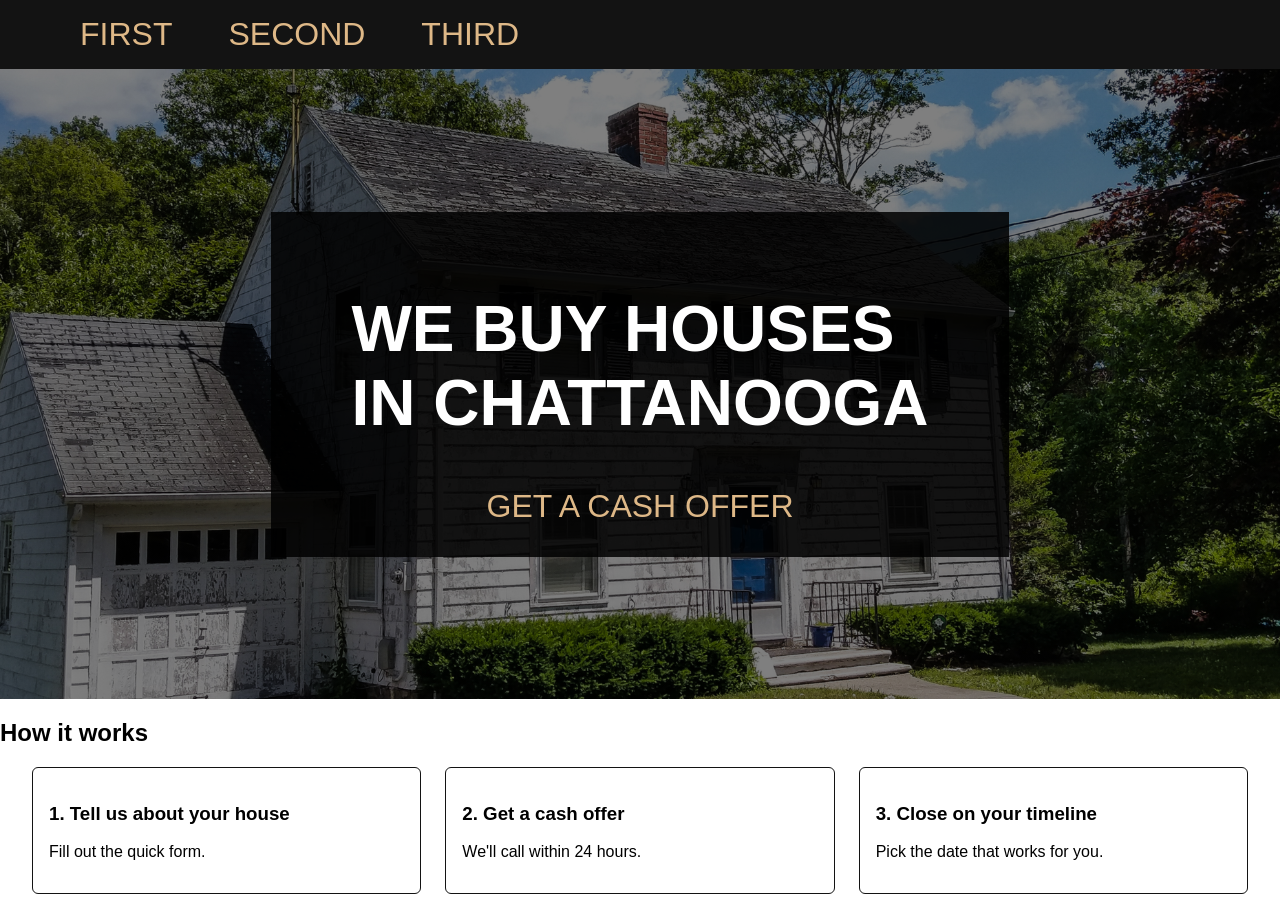
==== landing-page/gigcityflips/index.html @ 0338d11d "website partial Built 3 sections of the website" ====
<!DOCTYPE html>
<html lang="en">
    <head>
        <meta charset="UTF-8">
        <meta name="viewport" content="width=device-width,initial-scale=1.0">
        <title>We Buy Houses</title>
        <link rel="stylesheet" href="css/style.css">
    </head>
    <body>
        <header>
            <nav>
                <a href="#">First</a>
                <a href="#">Second</a>
                <a href="#">Third</a>
            </nav>
        </header>
        <main>
            <section id="hero" class="hero-section">
                <div class="hero-content">
                    <h1>We Buy Houses <br>in Chattanooga</h1>
                    <a href="#contact" class="btn">Get a Cash Offer</a>
                </div>
            </section>
            <section id="how" class="how-section">
                <h2>How it works</h2>
                <div class="steps">
                    <div class="step">
                        <h3>1. Tell us about your house</h3>
                        <p>Fill out the quick form.</p>
                    </div>
                    <div class="step">
                        <h3>2. Get a cash offer</h3>
                        <p>We'll call within 24 hours.</p>
                    </div>
                    <div class="step">
                        <h3>3. Close on your timeline</h3>
                        <p>Pick the date that works for you.</p>
                    </div>
                </div>
            </section>
            <section class="gallery-section">

            </section>
            <section class="about-section">

            </section>
            <section id="contact" class="contact-section">

            </section>
        </main>
        <footer>

        </footer>
    </body>
</html>
---- landing-page/gigcityflips/css/style.css ----
:root {
  --brand: burlywood;
  --text: #fff;
  --font-main: 'Gill Sans', 'Gill Sans MT', Calibri, 'Trebuchet MS', sans-serif;
  --bg-color: #131313;
  --link-hover:rgb(243, 152, 32); 
}
*,
*::before,
*::after {
    box-sizing: border-box;
}

body {
    font-family: 'Gill Sans', 'Gill Sans MT', Calibri, 'Trebuchet MS', sans-serif;
    padding: 0px;
    margin: 0px;
}

header {
    background-color:var(--bg-color)
}

nav {
    display: flex;
    gap: 3.5rem;
    align-items: center;
    padding: 1rem 1rem 1rem 5rem;
}

a {
    text-decoration: none;
    color:var(--brand)
}

a:hover {
    color:var(--link-hover));
}

nav a {
    font-size: 2rem;
    text-transform: uppercase;
}

.hero-section {
    background-image: linear-gradient(rgba(0, 0, 0, 0.5), rgba(0, 0, 0, 0.5)), url("../img/hero-1.jpg");
    background-size: cover;
    /* fills the area, crops as needed */
    background-position: center;
    min-height: 70vh;
    /* 70% of the screen height */
    display: flex;
    /* center the text */
    flex-direction: column;
    justify-content: center;
    align-items: center;
    text-align: center;
    color: white;
}

.hero-content h1 {
    font-size: 4rem;
    font-family: 'Gill Sans', 'Gill Sans MT', Calibri, 'Trebuchet MS', sans-serif;
    text-transform: uppercase;
    padding: 3rem;
    text-align: left;
    margin: 0px;

}

.hero-content {
    background-color: rgba(0, 0, 0, 0.85);
    padding: 2rem;
}

.hero-content a {
    font-size: 2rem;
    text-transform: uppercase;
    margin-bottom: 2rem;
}

.steps {
    display: flex;
    /*justify-content: center;
    align-items: center;*/
    gap: 1.5rem;
    padding: 0 2rem;

}

.step {
    flex: 1;
    border: 1px solid #131313;
    border-radius: 6px;
    padding: 1rem;
}
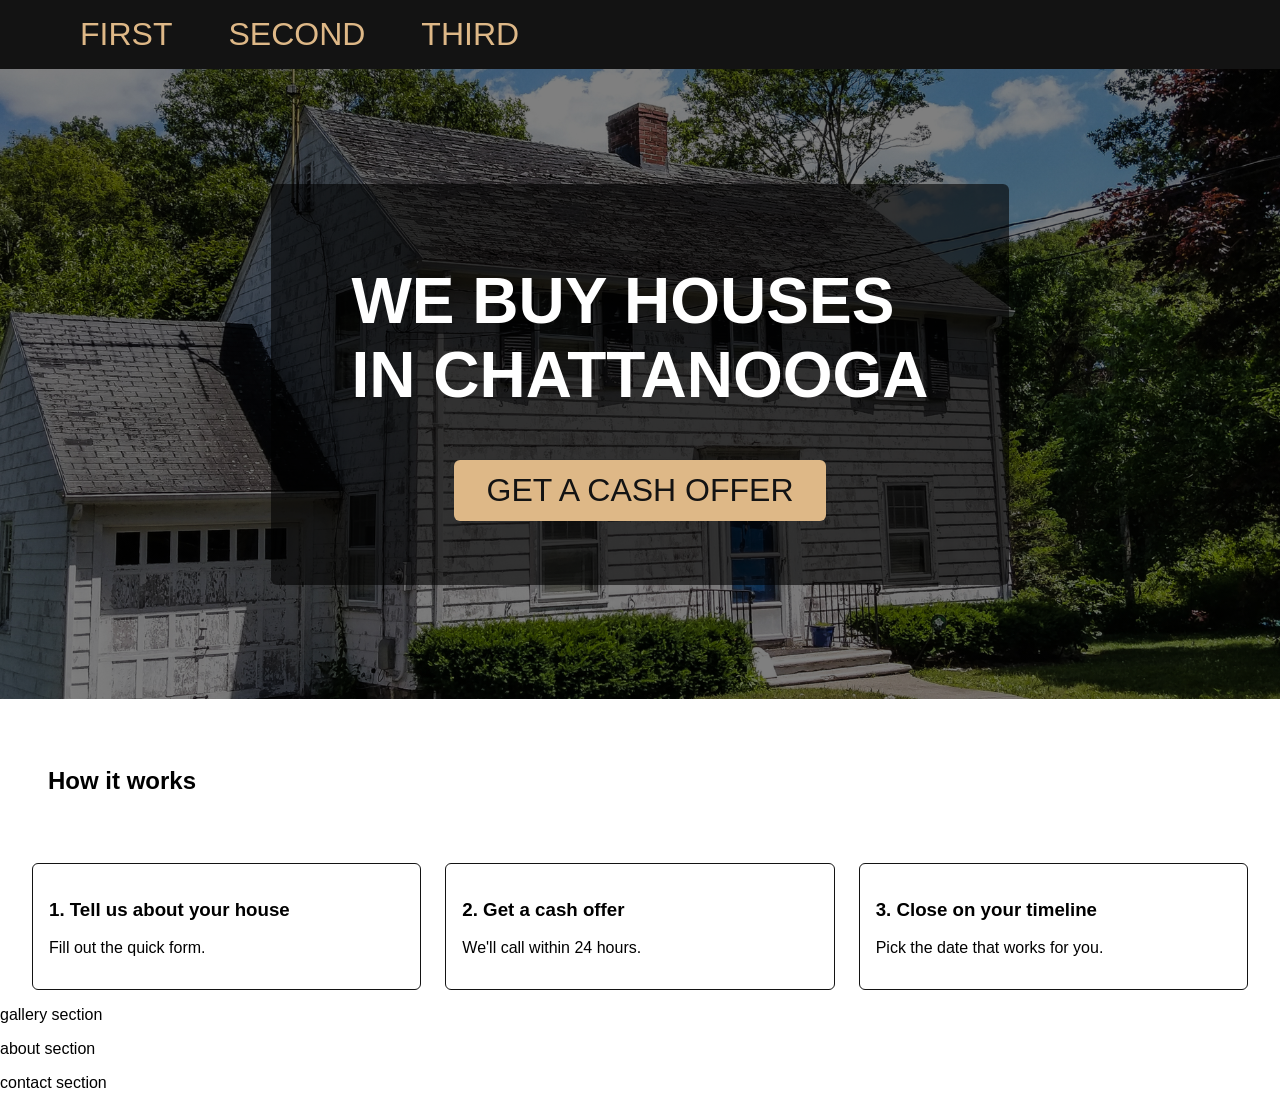
==== commit 1ed6a79c: "Fixing some bugs Subbed out font names for variables and fixed a couple of code typos." ====
--- a/landing-page/gigcityflips/index.html
+++ b/landing-page/gigcityflips/index.html
@@ -39,13 +39,13 @@
                 </div>
             </section>
             <section class="gallery-section">
-
+                <p>gallery section</p>
             </section>
             <section class="about-section">
-
+                <p>about section</p>
             </section>
             <section id="contact" class="contact-section">
-
+                <p>contact section</p>
             </section>
         </main>
         <footer>
--- a/landing-page/gigcityflips/css/style.css
+++ b/landing-page/gigcityflips/css/style.css
@@ -3,7 +3,7 @@
   --text: #fff;
   --font-main: 'Gill Sans', 'Gill Sans MT', Calibri, 'Trebuchet MS', sans-serif;
   --bg-color: #131313;
-  --link-hover:rgb(243, 152, 32); 
+  --link-hover:rgb(255, 159, 34); 
 }
 *,
 *::before,
@@ -12,7 +12,7 @@
 }
 
 body {
-    font-family: 'Gill Sans', 'Gill Sans MT', Calibri, 'Trebuchet MS', sans-serif;
+    font-family:var(--font-main);
     padding: 0px;
     margin: 0px;
 }
@@ -34,7 +34,7 @@
 }
 
 a:hover {
-    color:var(--link-hover));
+    color:var(--link-hover);
 }
 
 nav a {
@@ -60,7 +60,7 @@
 
 .hero-content h1 {
     font-size: 4rem;
-    font-family: 'Gill Sans', 'Gill Sans MT', Calibri, 'Trebuchet MS', sans-serif;
+    font-family: var(--font-main);
     text-transform: uppercase;
     padding: 3rem;
     text-align: left;
@@ -69,8 +69,9 @@
 }
 
 .hero-content {
-    background-color: rgba(0, 0, 0, 0.85);
+    background-color: rgba(0, 0, 0, 0.6);
     padding: 2rem;
+    border-radius: 6px;
 }
 
 .hero-content a {
@@ -78,11 +79,22 @@
     text-transform: uppercase;
     margin-bottom: 2rem;
 }
-
+.hero-content a.btn:hover{
+    color: #131313;
+    background-color: var(--link-hover);
+}
+.btn {
+    display: inline-block;
+    background-color: var(--brand);
+    color: #131313;
+    padding: 0.75rem 2rem;
+    border-radius: 6px;
+}
+.how-section h2{
+    padding: 3rem;
+}
 .steps {
     display: flex;
-    /*justify-content: center;
-    align-items: center;*/
     gap: 1.5rem;
     padding: 0 2rem;
 
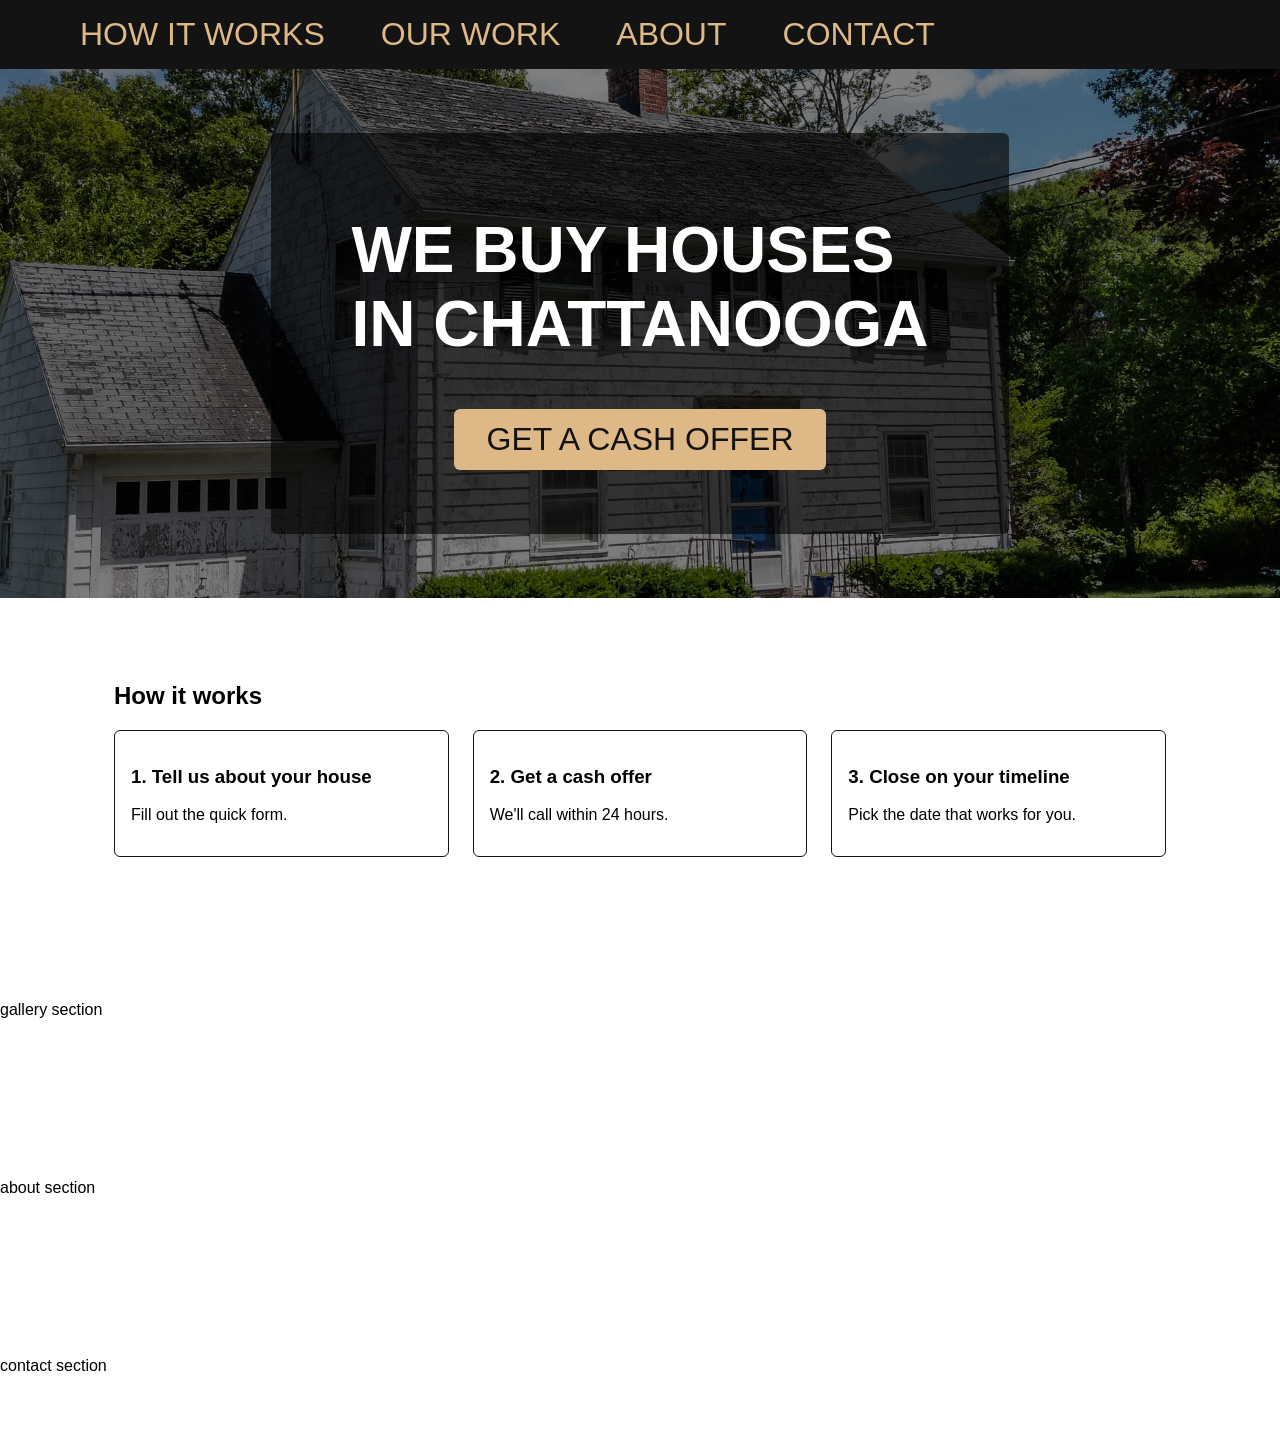
==== commit 9cd150ee: "more updates fixing a few more things" ====
--- a/landing-page/gigcityflips/index.html
+++ b/landing-page/gigcityflips/index.html
@@ -1,27 +1,31 @@
 <!DOCTYPE html>
 <html lang="en">
-    <head>
-        <meta charset="UTF-8">
-        <meta name="viewport" content="width=device-width,initial-scale=1.0">
-        <title>We Buy Houses</title>
-        <link rel="stylesheet" href="css/style.css">
-    </head>
-    <body>
-        <header>
-            <nav>
-                <a href="#">First</a>
-                <a href="#">Second</a>
-                <a href="#">Third</a>
-            </nav>
-        </header>
-        <main>
-            <section id="hero" class="hero-section">
-                <div class="hero-content">
-                    <h1>We Buy Houses <br>in Chattanooga</h1>
-                    <a href="#contact" class="btn">Get a Cash Offer</a>
-                </div>
-            </section>
-            <section id="how" class="how-section">
+
+<head>
+    <meta charset="UTF-8">
+    <meta name="viewport" content="width=device-width,initial-scale=1.0">
+    <title>We Buy Houses</title>
+    <link rel="stylesheet" href="css/style.css">
+</head>
+
+<body>
+    <header>
+        <nav>
+            <a href="#how">How it works</a>
+            <a href="#gallery">Our work</a>
+            <a href="#about">About</a>
+            <a href="#contact">Contact</a>
+        </nav>
+    </header>
+    <main>
+        <section id="hero" class="hero-section">
+            <div class="hero-content">
+                <h1>We Buy Houses <br>in Chattanooga</h1>
+                <a href="#contact" class="btn">Get a Cash Offer</a>
+            </div>
+        </section>
+        <section id="how" class="how-section">
+            <div class="container">
                 <h2>How it works</h2>
                 <div class="steps">
                     <div class="step">
@@ -37,19 +41,21 @@
                         <p>Pick the date that works for you.</p>
                     </div>
                 </div>
-            </section>
-            <section class="gallery-section">
-                <p>gallery section</p>
-            </section>
-            <section class="about-section">
-                <p>about section</p>
-            </section>
-            <section id="contact" class="contact-section">
-                <p>contact section</p>
-            </section>
-        </main>
-        <footer>
+            </div>
+        </section>
+        <section id="gallery" class="gallery-section">
+            <p>gallery section</p>
+        </section>
+        <section id="about" class="about-section">
+            <p>about section</p>
+        </section>
+        <section id="contact" class="contact-section">
+            <p>contact section</p>
+        </section>
+    </main>
+    <footer>
 
-        </footer>
-    </body>
+    </footer>
+</body>
+
 </html>
--- a/landing-page/gigcityflips/css/style.css
+++ b/landing-page/gigcityflips/css/style.css
@@ -47,7 +47,7 @@
     background-size: cover;
     /* fills the area, crops as needed */
     background-position: center;
-    min-height: 70vh;
+    min-height: 50vh;
     /* 70% of the screen height */
     display: flex;
     /* center the text */
@@ -79,7 +79,7 @@
     text-transform: uppercase;
     margin-bottom: 2rem;
 }
-.hero-content a.btn:hover{
+.btn:hover{
     color: #131313;
     background-color: var(--link-hover);
 }
@@ -90,13 +90,19 @@
     padding: 0.75rem 2rem;
     border-radius: 6px;
 }
-.how-section h2{
-    padding: 3rem;
+.container {
+    max-width: 1100px;
+    margin: 0 auto;
+    padding: 0 1.5rem;
 }
+
+section {
+    padding: 4rem 0;
+}
+
 .steps {
     display: flex;
     gap: 1.5rem;
-    padding: 0 2rem;
 
 }
 
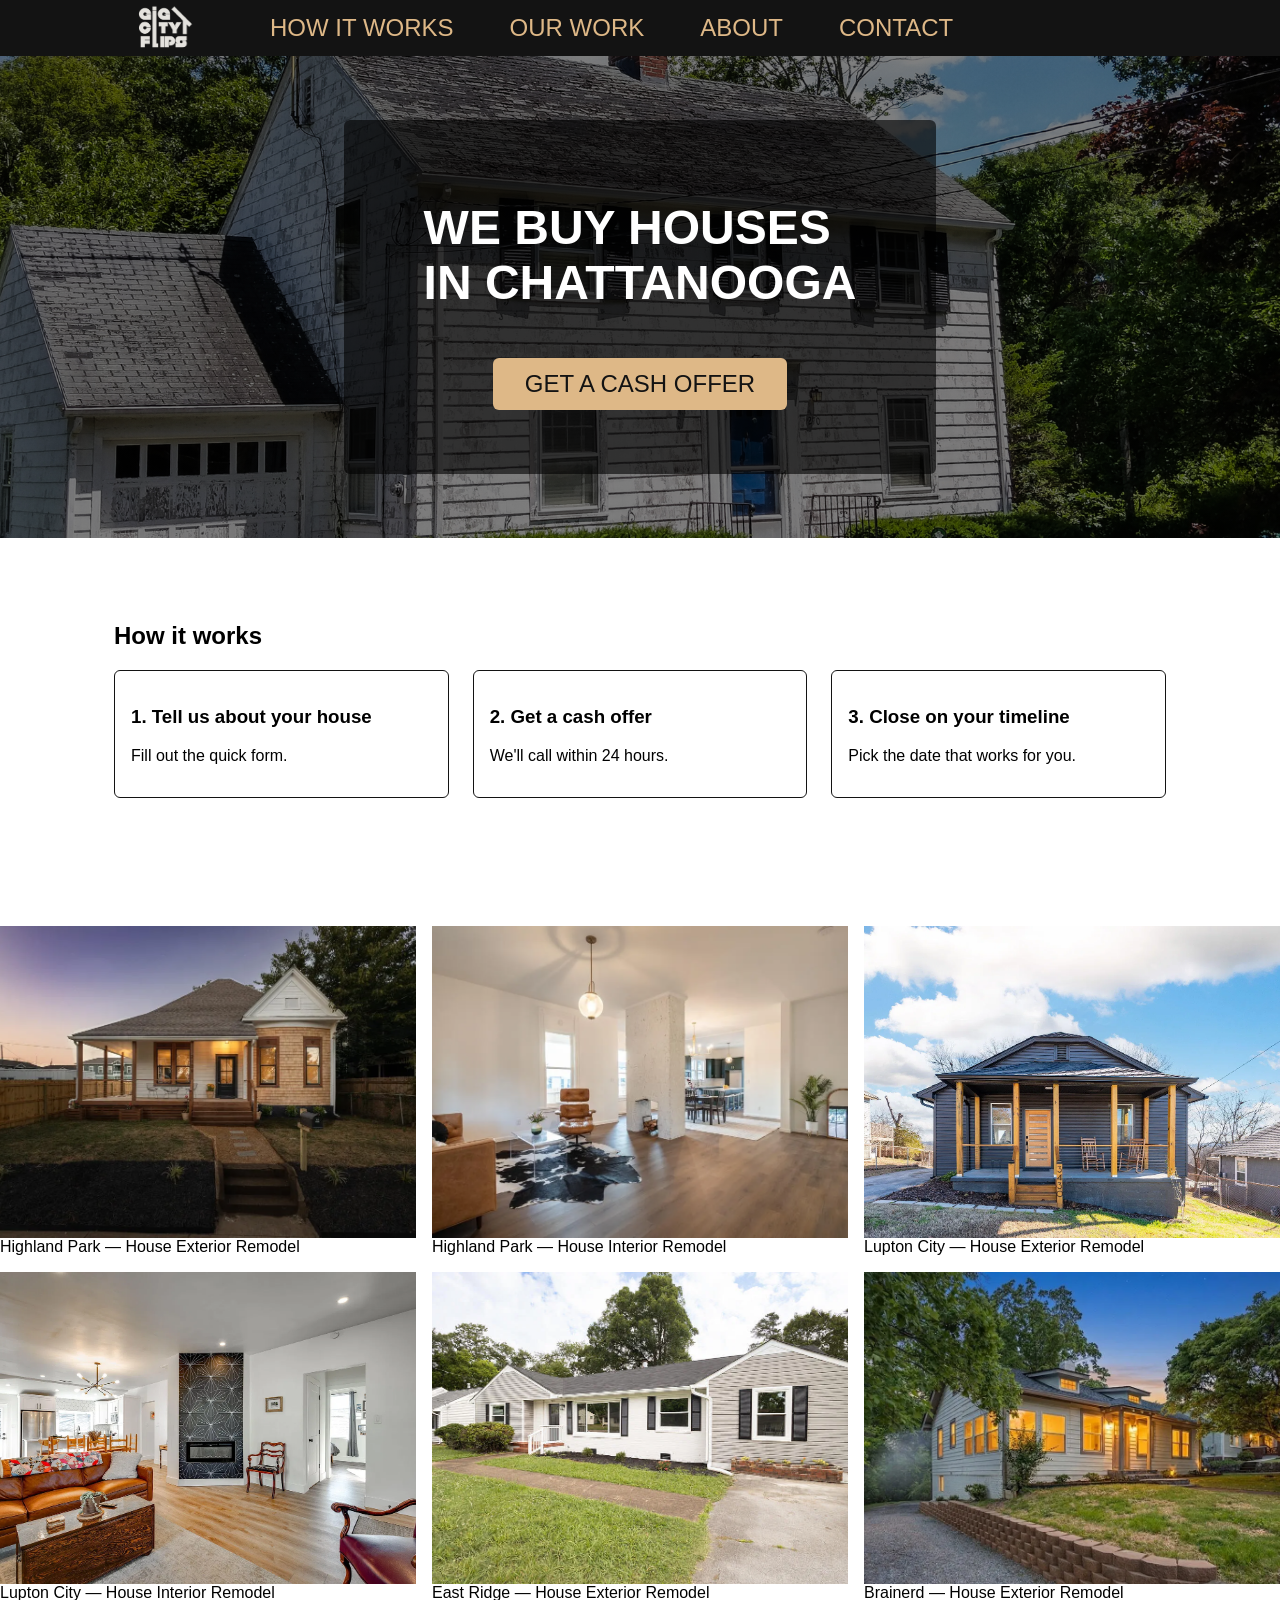
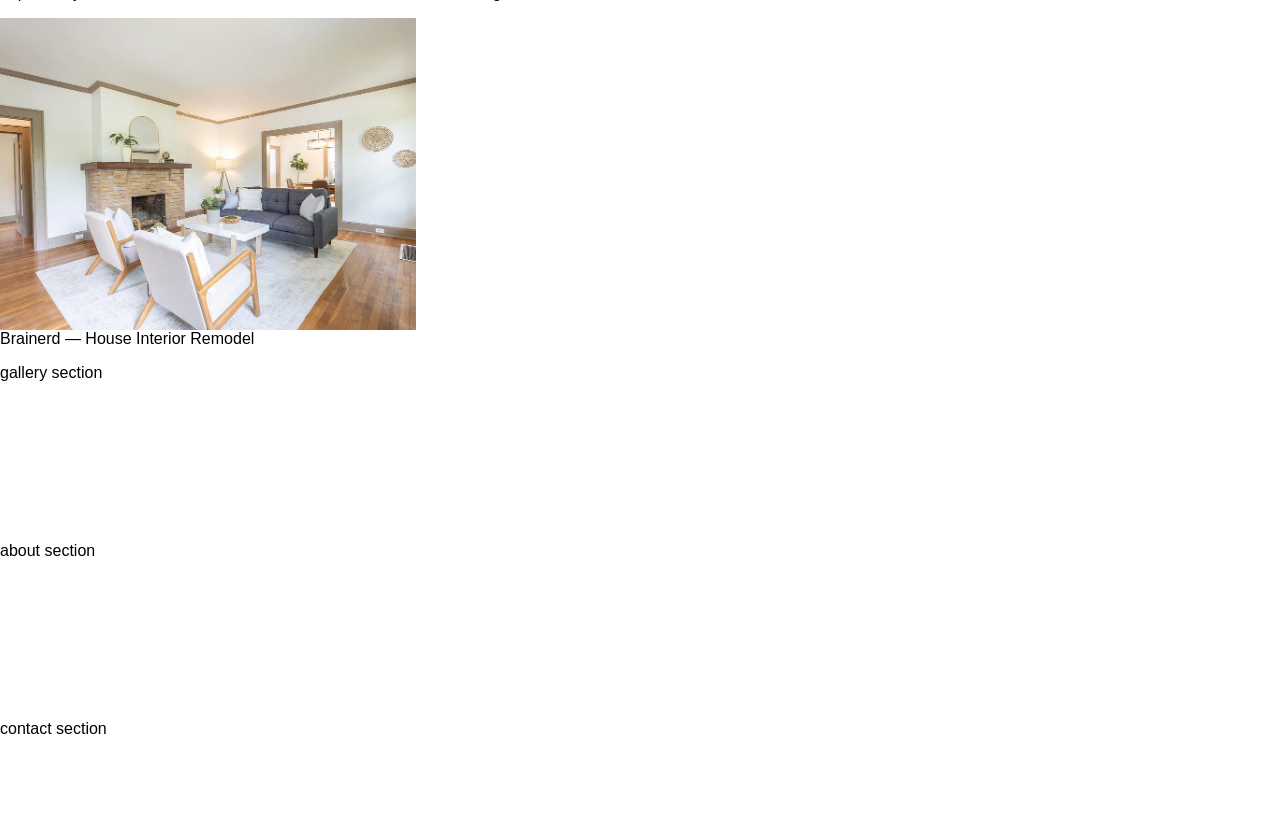
==== commit ad4c0bee: "updates" ====
--- a/landing-page/gigcityflips/index.html
+++ b/landing-page/gigcityflips/index.html
@@ -11,10 +11,13 @@
 <body>
     <header>
         <nav>
-            <a href="#how">How it works</a>
-            <a href="#gallery">Our work</a>
-            <a href="#about">About</a>
-            <a href="#contact">Contact</a>
+            <div class="container nav-links">
+                <img class="logo" src="img/GCF-logo-Transparent.png">
+                <a href="#how">How it works</a>
+                <a href="#gallery">Our work</a>
+                <a href="#about">About</a>
+                <a href="#contact">Contact</a>
+            </div>
         </nav>
     </header>
     <main>
@@ -44,6 +47,36 @@
             </div>
         </section>
         <section id="gallery" class="gallery-section">
+            <div class="gallery">
+                <figure>
+                    <img src="img/flips/kirby-exterior.webp" alt="house exterior with new porch and cedar shake siding">
+                    <figcaption>Highland Park — House Exterior Remodel</figcaption>
+                </figure>
+                <figure>
+                    <img src="img/flips/kirby-interior-1.webp" alt="House interior with new floors, paint, open concept and new cabinets">
+                    <figcaption>Highland Park — House Interior Remodel</figcaption>
+                </figure>
+                <figure>
+                    <img src="img/flips/northrop-exterior.webp" alt="house exterior with new paint, new front door and new front porch">
+                    <figcaption>Lupton City — House Exterior Remodel</figcaption>
+                </figure>
+                <figure>
+                    <img src="img/flips/northrop-interior-1.webp" alt="house interior with new tiled fireplace wall and brand new kitchen">
+                    <figcaption>Lupton City — House Interior Remodel</figcaption>
+                </figure>
+                <figure>
+                    <img src="img/flips/connelly-exterior.webp" alt="house exterior with new paint">
+                    <figcaption>East Ridge — House Exterior Remodel</figcaption>
+                </figure>
+                <figure>
+                    <img src="img/flips/montview-exterior.webp" alt="house exterior with new paint and new retaining wall">
+                    <figcaption>Brainerd — House Exterior Remodel</figcaption>
+                </figure>
+                <figure>
+                    <img src="img/flips/montview-interior.webp" alt="house interior with refinished floors and new paint">
+                    <figcaption>Brainerd — House Interior Remodel</figcaption>
+                </figure>
+            </div>
             <p>gallery section</p>
         </section>
         <section id="about" class="about-section">
--- a/landing-page/gigcityflips/css/style.css
+++ b/landing-page/gigcityflips/css/style.css
@@ -1,45 +1,54 @@
 :root {
-  --brand: burlywood;
-  --text: #fff;
-  --font-main: 'Gill Sans', 'Gill Sans MT', Calibri, 'Trebuchet MS', sans-serif;
-  --bg-color: #131313;
-  --link-hover:rgb(255, 159, 34); 
+    --brand: burlywood;
+    --text: #fff;
+    --font-main: 'Gill Sans', 'Gill Sans MT', Calibri, 'Trebuchet MS', sans-serif;
+    --bg-color: #131313;
+    --link-hover: rgb(255, 159, 34);
 }
+
 *,
 *::before,
 *::after {
     box-sizing: border-box;
 }
 
+html {
+    scroll-behavior: smooth;
+}
+
 body {
-    font-family:var(--font-main);
+    font-family: var(--font-main);
     padding: 0px;
     margin: 0px;
 }
 
 header {
-    background-color:var(--bg-color)
+    background-color: var(--bg-color)
 }
 
-nav {
+.container.nav-links {
     display: flex;
     gap: 3.5rem;
     align-items: center;
-    padding: 1rem 1rem 1rem 5rem;
+
 }
 
 a {
     text-decoration: none;
-    color:var(--brand)
+    color: var(--brand)
 }
 
 a:hover {
-    color:var(--link-hover);
+    color: var(--link-hover);
 }
 
 nav a {
-    font-size: 2rem;
+    font-size: 1.5rem;
     text-transform: uppercase;
+}
+
+.logo {
+    max-width: 100px
 }
 
 .hero-section {
@@ -48,7 +57,7 @@
     /* fills the area, crops as needed */
     background-position: center;
     min-height: 50vh;
-    /* 70% of the screen height */
+    /* 50% of the screen height */
     display: flex;
     /* center the text */
     flex-direction: column;
@@ -59,8 +68,7 @@
 }
 
 .hero-content h1 {
-    font-size: 4rem;
-    font-family: var(--font-main);
+    font-size: 3rem;
     text-transform: uppercase;
     padding: 3rem;
     text-align: left;
@@ -75,14 +83,16 @@
 }
 
 .hero-content a {
-    font-size: 2rem;
+    font-size: 1.5rem;
     text-transform: uppercase;
     margin-bottom: 2rem;
 }
-.btn:hover{
+
+.btn:hover {
     color: #131313;
     background-color: var(--link-hover);
 }
+
 .btn {
     display: inline-block;
     background-color: var(--brand);
@@ -90,6 +100,7 @@
     padding: 0.75rem 2rem;
     border-radius: 6px;
 }
+
 .container {
     max-width: 1100px;
     margin: 0 auto;
@@ -111,4 +122,19 @@
     border: 1px solid #131313;
     border-radius: 6px;
     padding: 1rem;
+}
+
+.gallery {
+    display:grid;
+    grid-template-columns: repeat(3,1fr);
+    gap:1rem;
+}
+.gallery figure{
+    margin:0;
+}
+.gallery img{
+    width:100%;
+    aspect-ratio:4/3;
+    object-fit:cover;
+    display:block;
 }
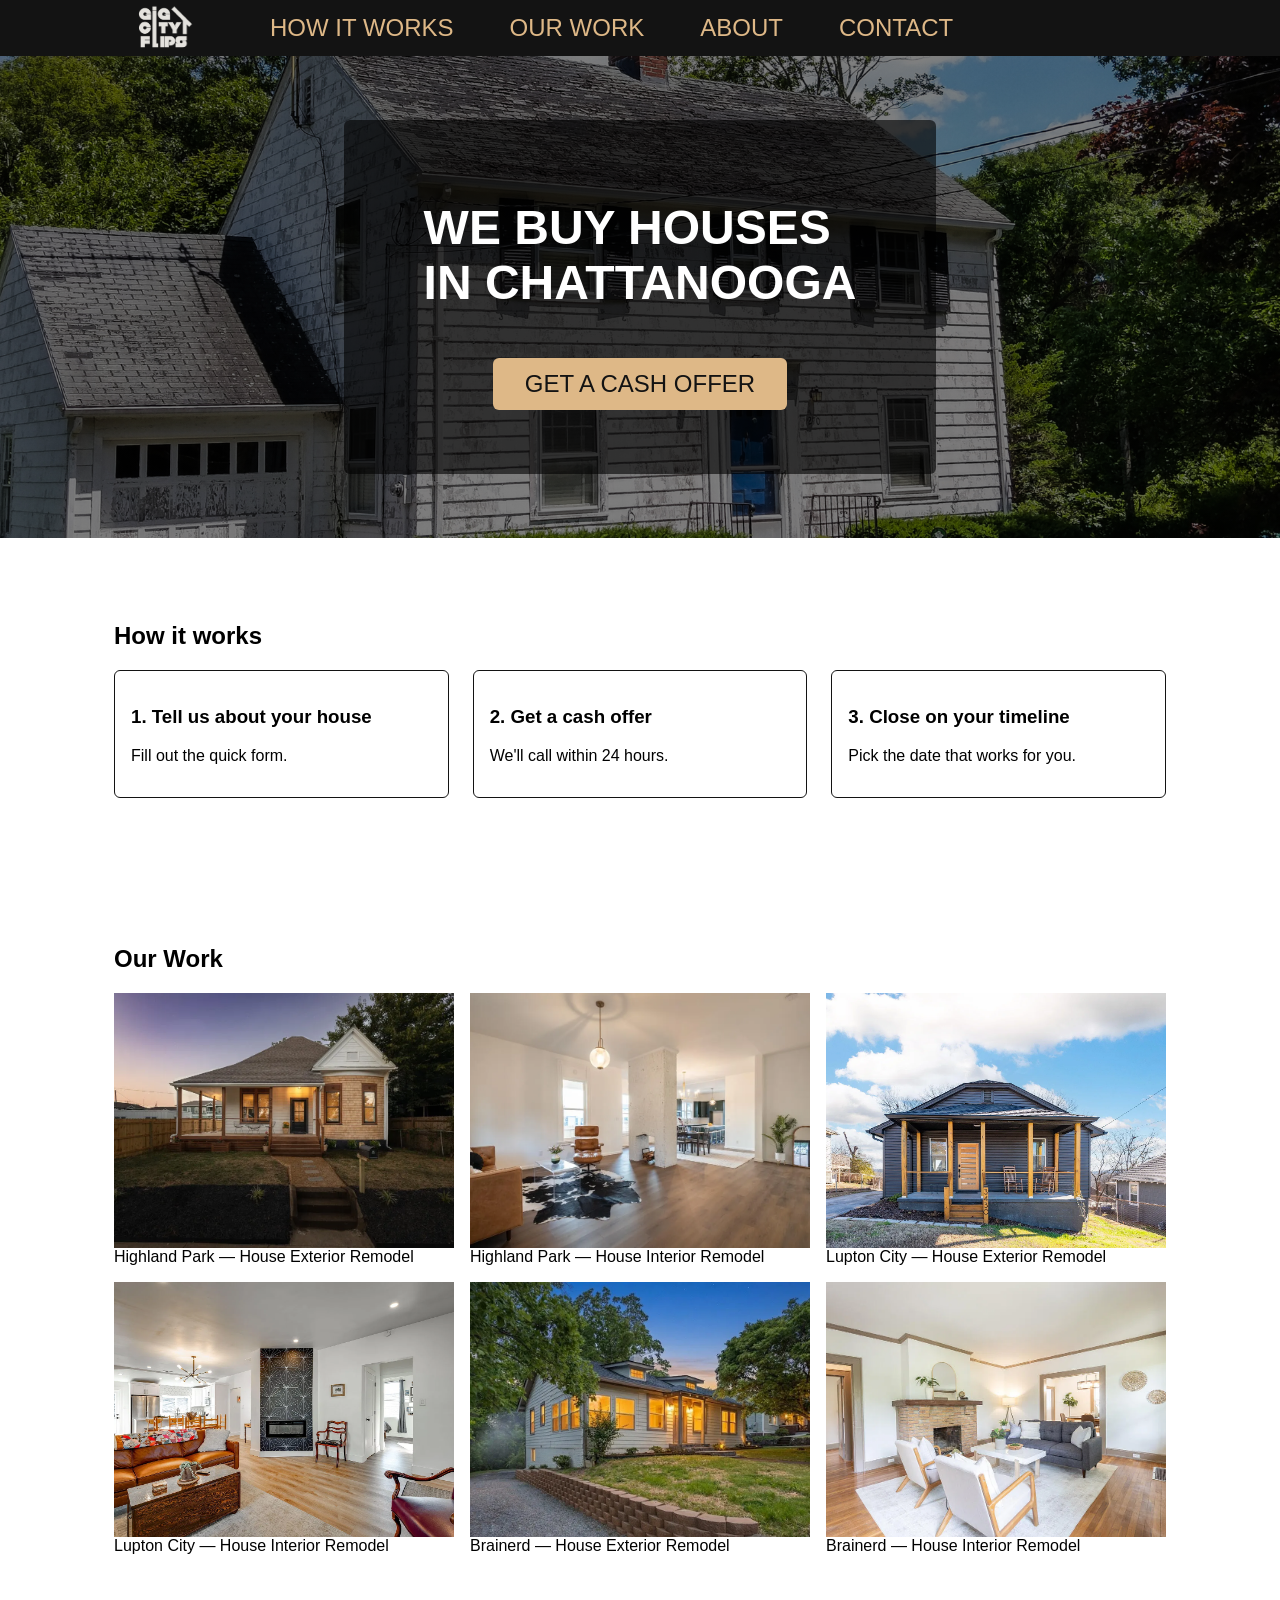
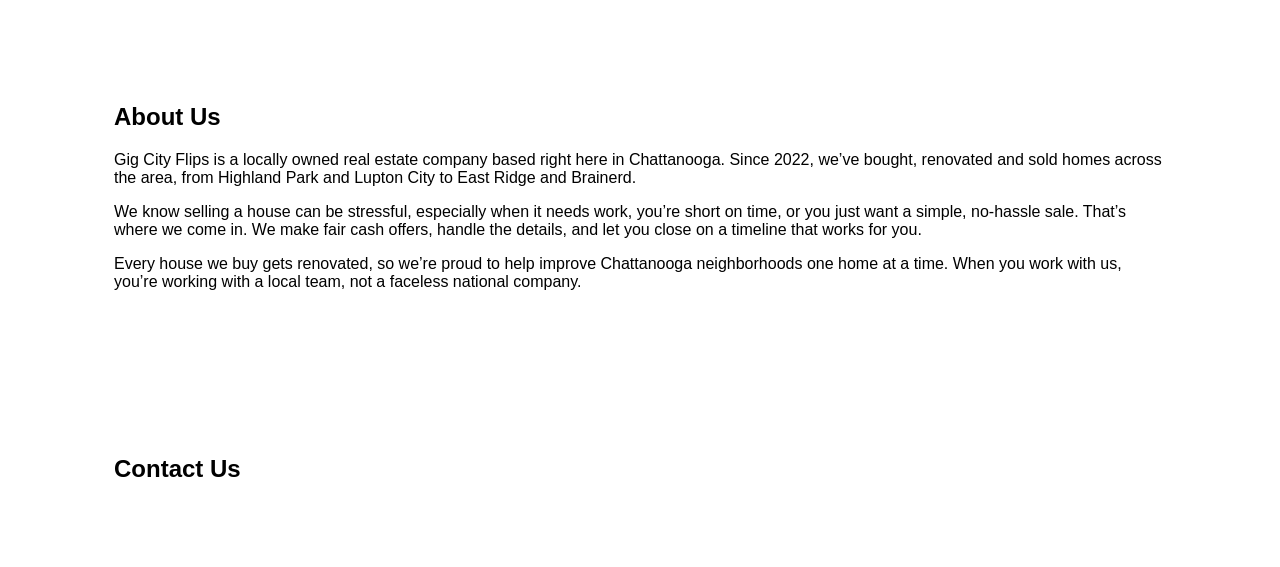
==== commit b9fd73ab: "Update index.html" ====
--- a/landing-page/gigcityflips/index.html
+++ b/landing-page/gigcityflips/index.html
@@ -12,7 +12,7 @@
     <header>
         <nav>
             <div class="container nav-links">
-                <img class="logo" src="img/GCF-logo-Transparent.png">
+                <img class="logo" alt="Gig City Flips" src="img/GCF-logo-Transparent.png">
                 <a href="#how">How it works</a>
                 <a href="#gallery">Our work</a>
                 <a href="#about">About</a>
@@ -47,43 +47,62 @@
             </div>
         </section>
         <section id="gallery" class="gallery-section">
-            <div class="gallery">
-                <figure>
-                    <img src="img/flips/kirby-exterior.webp" alt="house exterior with new porch and cedar shake siding">
-                    <figcaption>Highland Park — House Exterior Remodel</figcaption>
-                </figure>
-                <figure>
-                    <img src="img/flips/kirby-interior-1.webp" alt="House interior with new floors, paint, open concept and new cabinets">
-                    <figcaption>Highland Park — House Interior Remodel</figcaption>
-                </figure>
-                <figure>
-                    <img src="img/flips/northrop-exterior.webp" alt="house exterior with new paint, new front door and new front porch">
-                    <figcaption>Lupton City — House Exterior Remodel</figcaption>
-                </figure>
-                <figure>
-                    <img src="img/flips/northrop-interior-1.webp" alt="house interior with new tiled fireplace wall and brand new kitchen">
-                    <figcaption>Lupton City — House Interior Remodel</figcaption>
-                </figure>
-                <figure>
-                    <img src="img/flips/connelly-exterior.webp" alt="house exterior with new paint">
-                    <figcaption>East Ridge — House Exterior Remodel</figcaption>
-                </figure>
-                <figure>
-                    <img src="img/flips/montview-exterior.webp" alt="house exterior with new paint and new retaining wall">
-                    <figcaption>Brainerd — House Exterior Remodel</figcaption>
-                </figure>
-                <figure>
-                    <img src="img/flips/montview-interior.webp" alt="house interior with refinished floors and new paint">
-                    <figcaption>Brainerd — House Interior Remodel</figcaption>
-                </figure>
+            <div class="container">
+                <h2>Our Work</h2>
+                <div class="gallery">
+                    <figure>
+                        <img src="img/flips/kirby-exterior.webp"
+                            alt="house exterior with new porch and cedar shake siding">
+                        <figcaption>Highland Park — House Exterior Remodel</figcaption>
+                    </figure>
+                    <figure>
+                        <img src="img/flips/kirby-interior-1.webp"
+                            alt="House interior with new floors, paint, open concept and new cabinets">
+                        <figcaption>Highland Park — House Interior Remodel</figcaption>
+                    </figure>
+                    <figure>
+                        <img src="img/flips/northrop-exterior.webp"
+                            alt="house exterior with new paint, new front door and new front porch">
+                        <figcaption>Lupton City — House Exterior Remodel</figcaption>
+                    </figure>
+                    <figure>
+                        <img src="img/flips/northrop-interior-1.webp"
+                            alt="house interior with new tiled fireplace wall and brand new kitchen">
+                        <figcaption>Lupton City — House Interior Remodel</figcaption>
+                    </figure>
+                    <figure>
+                        <img src="img/flips/montview-exterior.webp"
+                            alt="house exterior with new paint and new retaining wall">
+                        <figcaption>Brainerd — House Exterior Remodel</figcaption>
+                    </figure>
+                    <figure>
+                        <img src="img/flips/montview-interior.webp"
+                            alt="house interior with refinished floors and new paint">
+                        <figcaption>Brainerd — House Interior Remodel</figcaption>
+                    </figure>
+                </div>
             </div>
-            <p>gallery section</p>
         </section>
         <section id="about" class="about-section">
-            <p>about section</p>
+            <div class="container">
+                <h2>About Us</h2>
+                <p>Gig City Flips is a locally owned real estate company based right here in Chattanooga.
+                    Since 2022, we’ve bought, renovated and sold homes across the area, from Highland Park and
+                    Lupton City to East Ridge and Brainerd.</p>
+
+                <p>We know selling a house can be stressful, especially when it needs work, you’re short on time,
+                    or you just want a simple, no-hassle sale. That’s where we come in. We make fair cash offers,
+                    handle the details, and let you close on a timeline that works for you.</p>
+
+                <p>Every house we buy gets renovated, so we’re proud to help improve Chattanooga neighborhoods
+                    one home at a time. When you work with us, you’re working with a local team, not a faceless national
+                    company.</p>
+            </div>
         </section>
         <section id="contact" class="contact-section">
-            <p>contact section</p>
+            <div class="container">
+                <h2>Contact Us</h2>
+            </div>
         </section>
     </main>
     <footer>
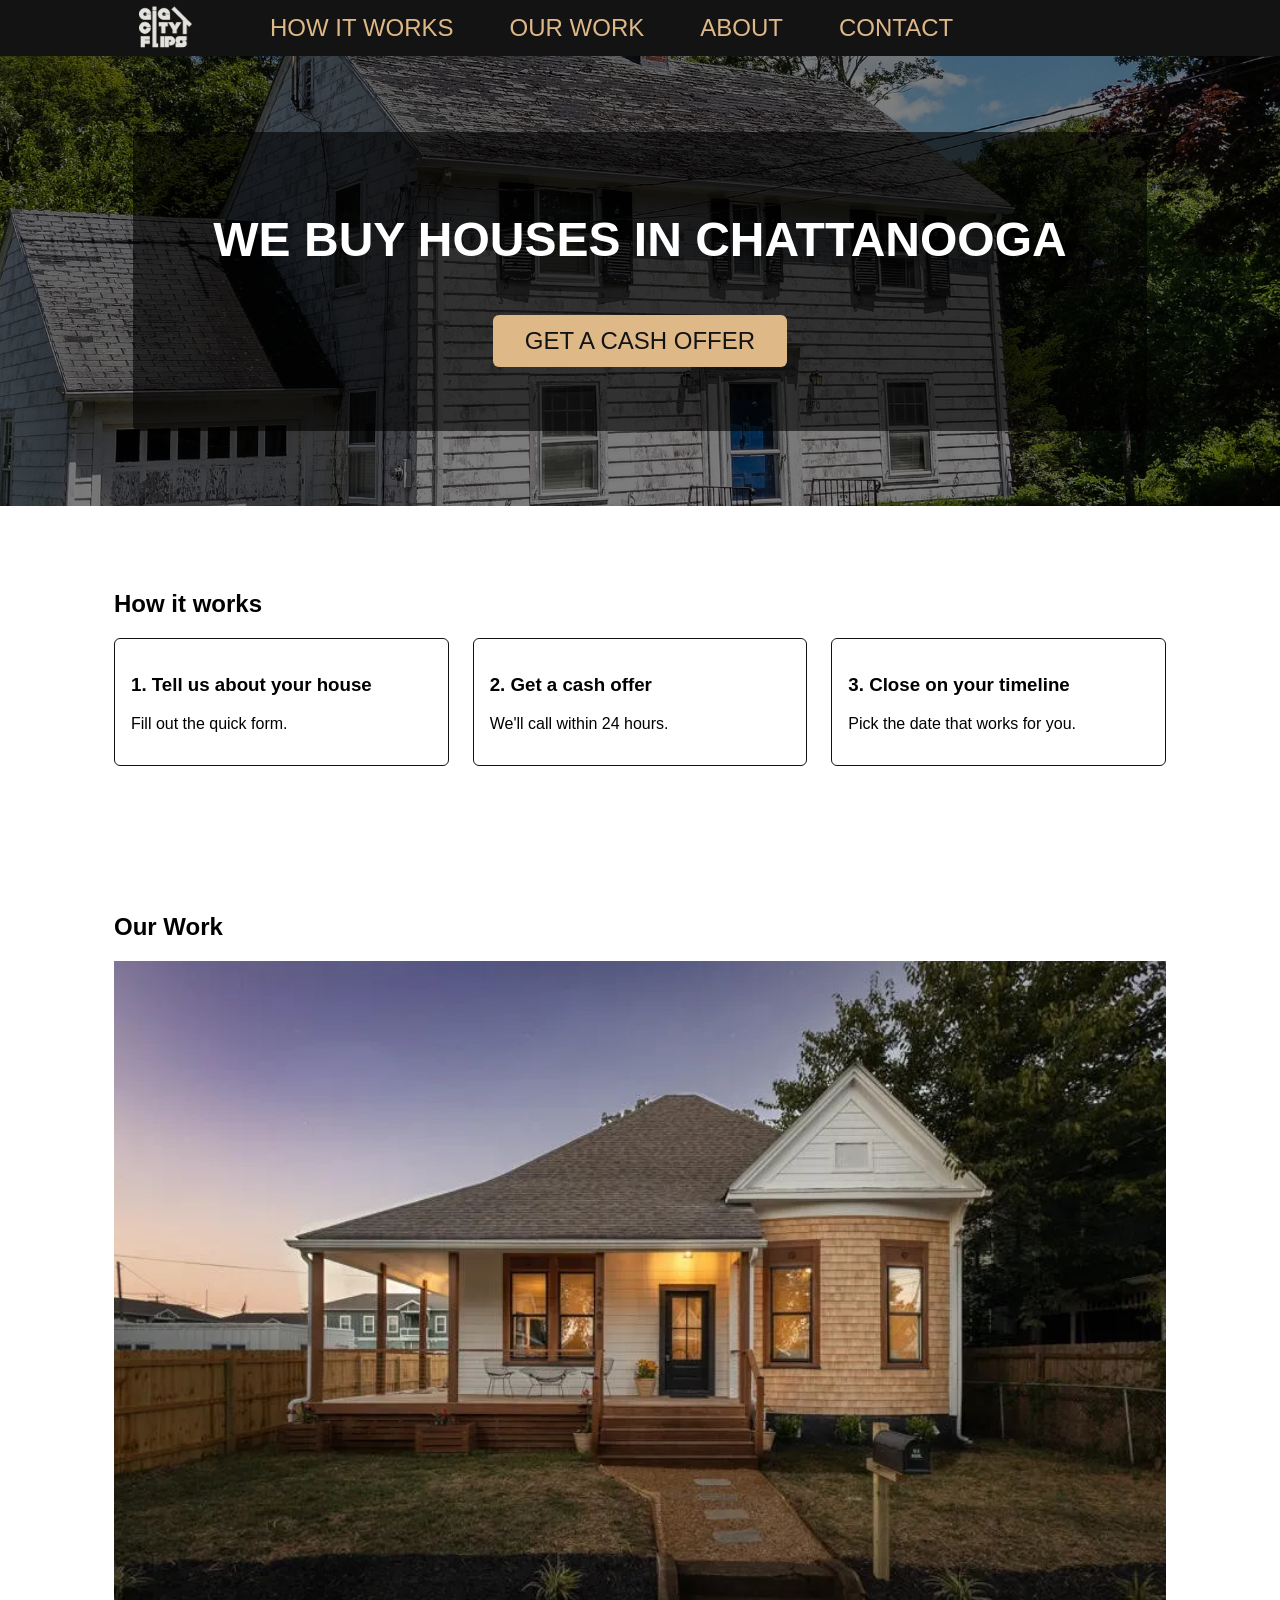
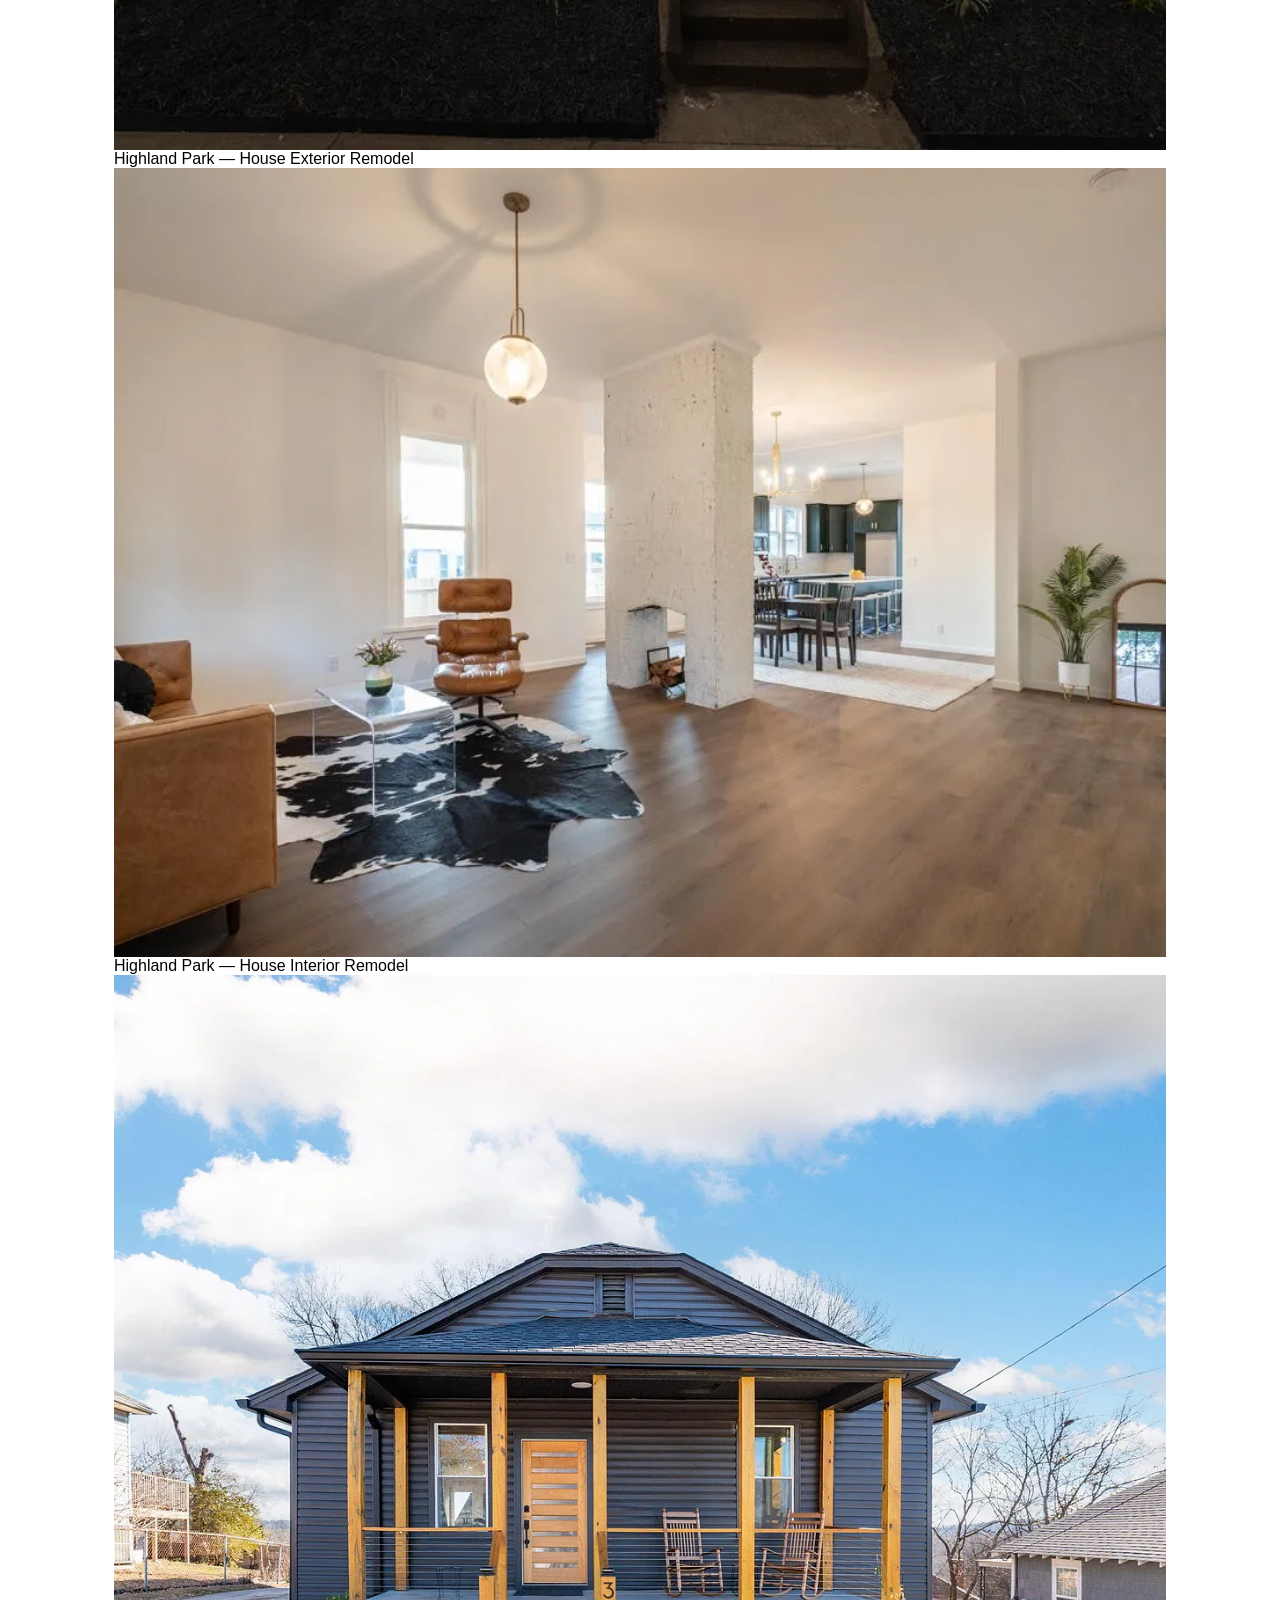
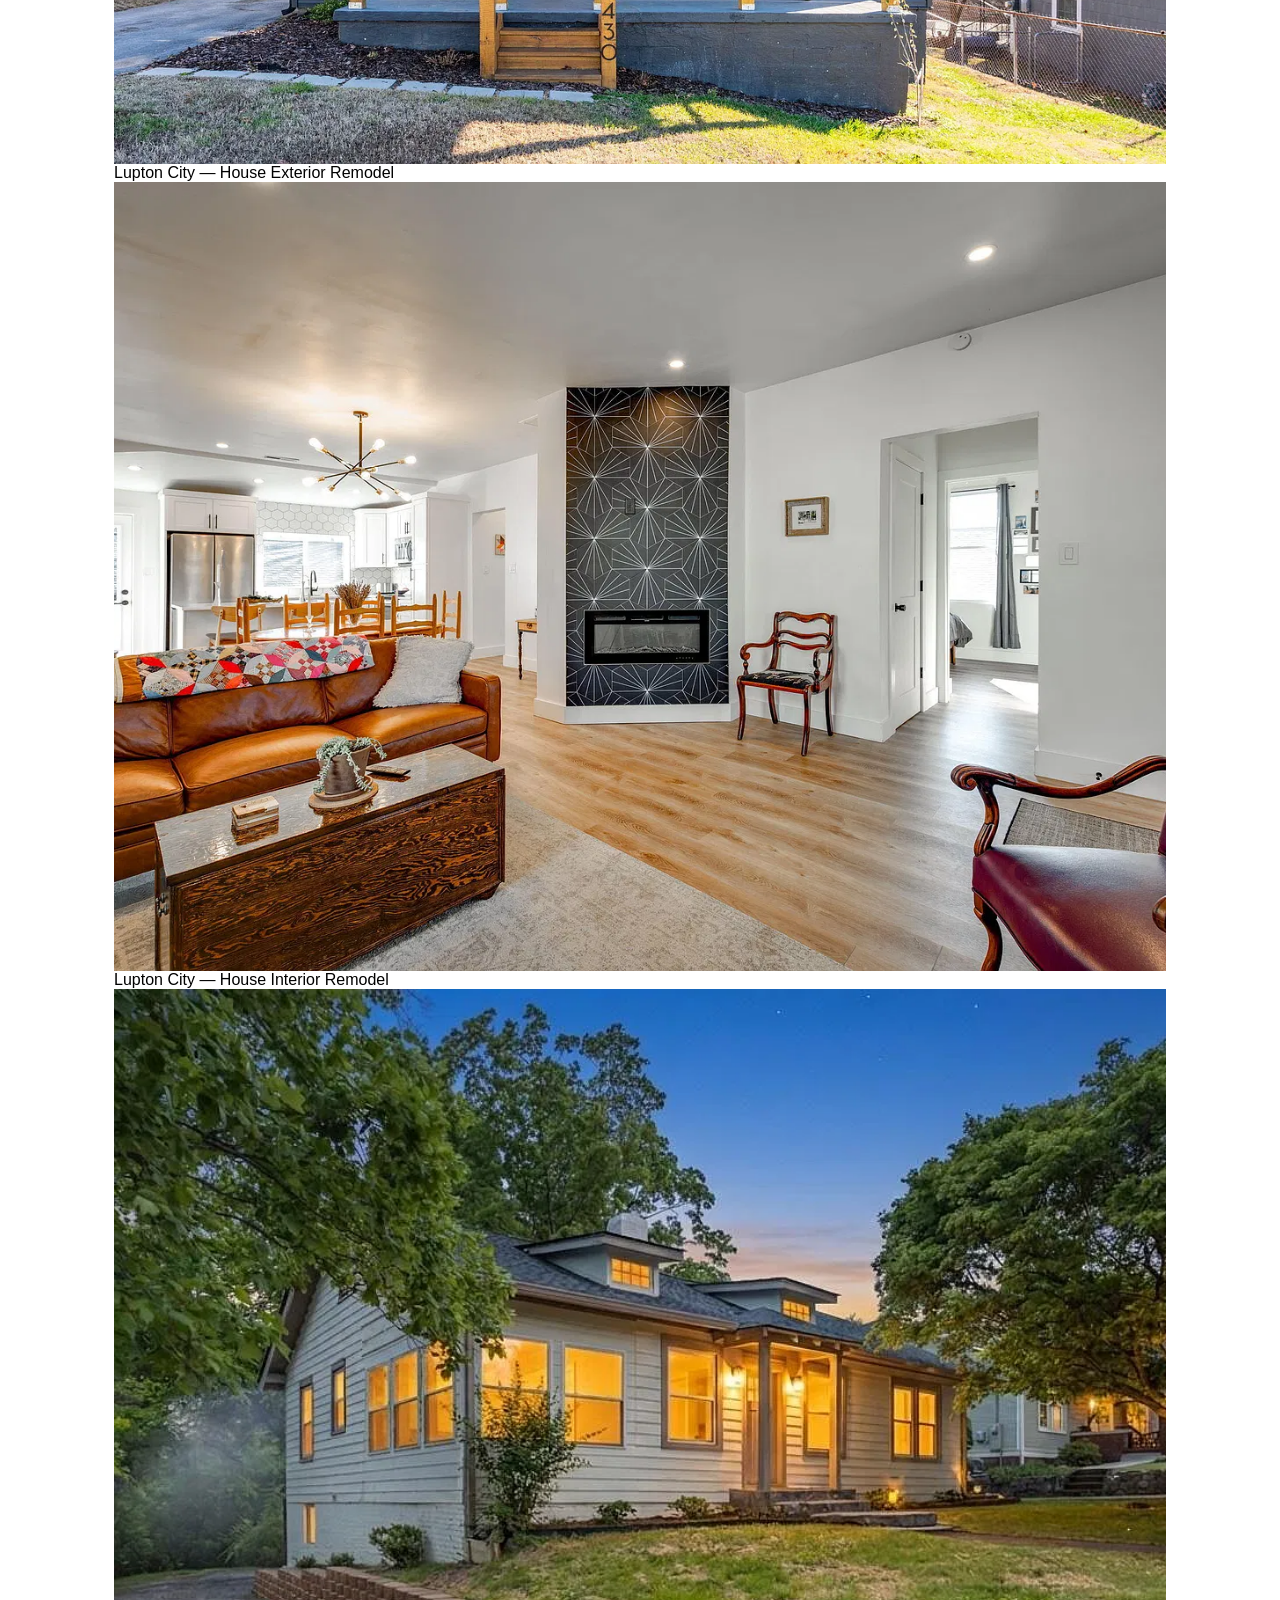
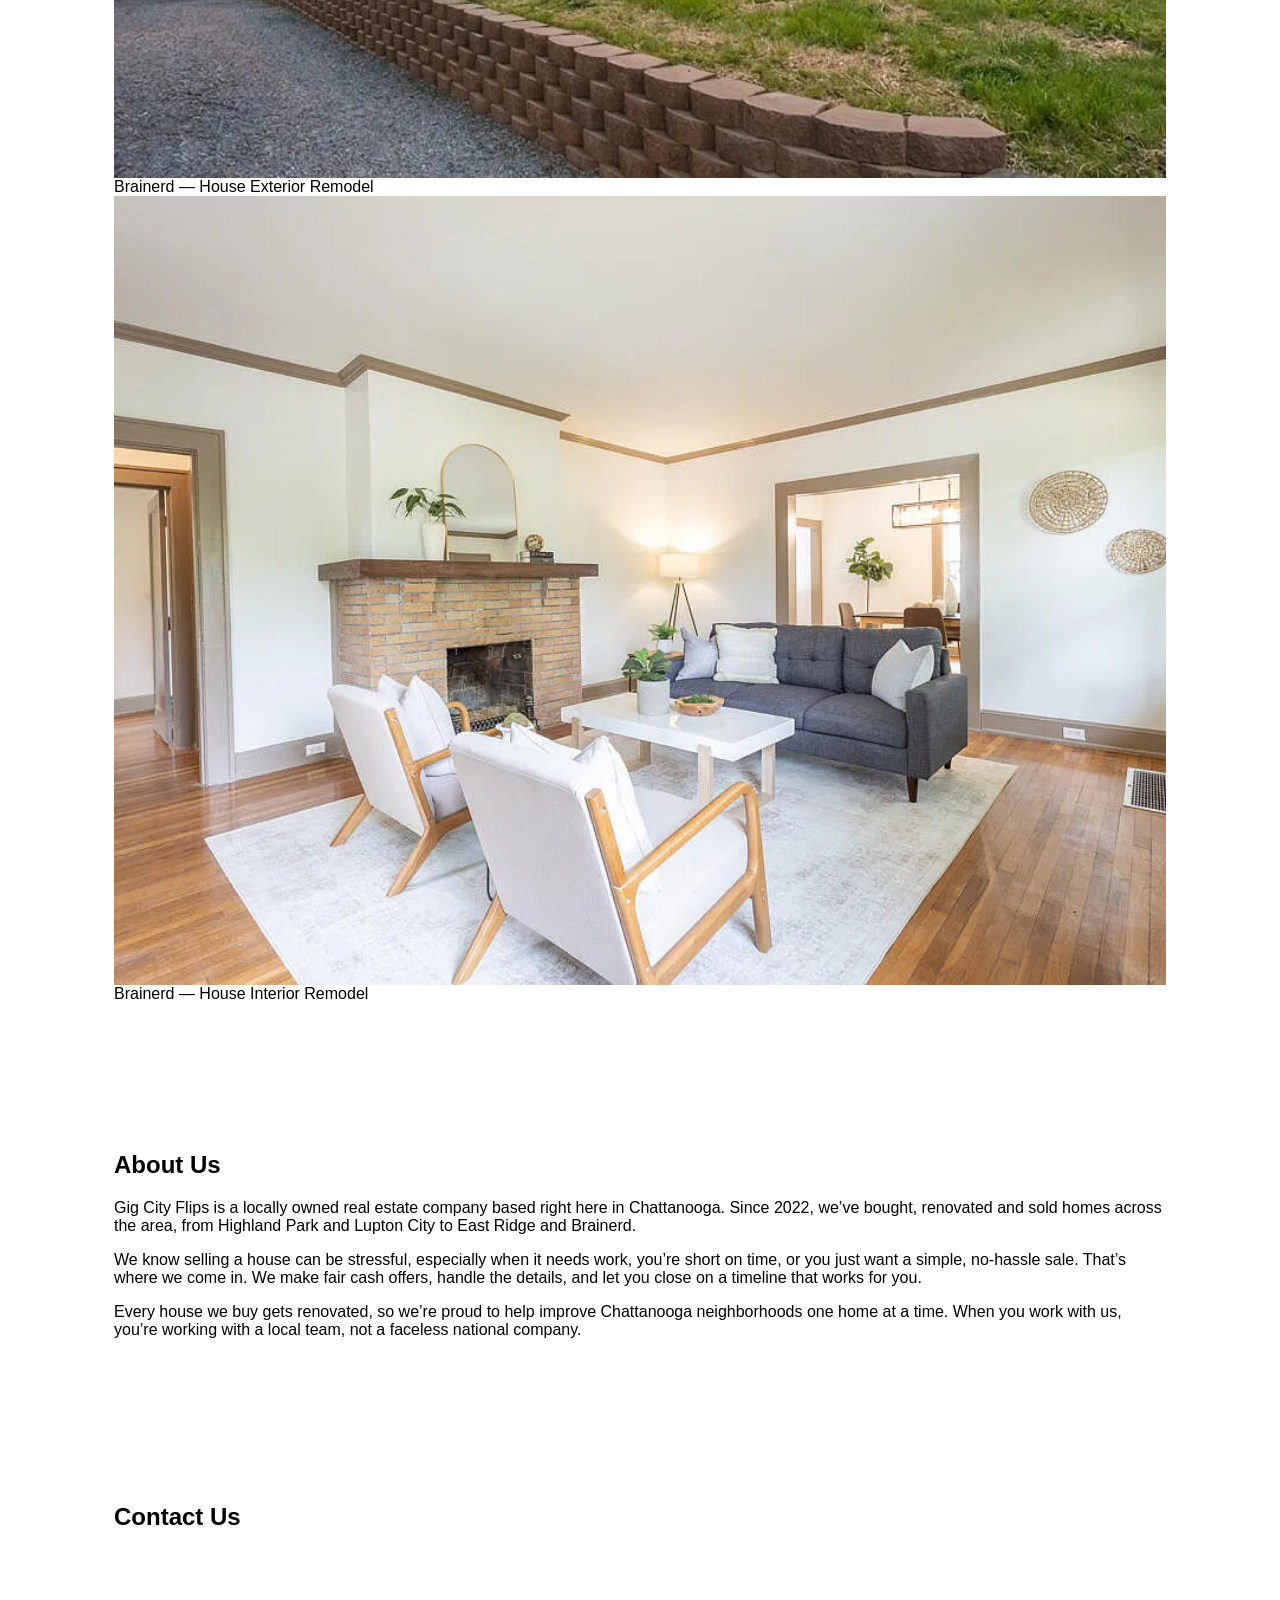
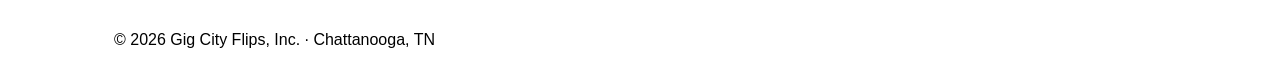
==== commit b66fec1c: "mediaQ" ====
--- a/landing-page/gigcityflips/index.html
+++ b/landing-page/gigcityflips/index.html
@@ -23,7 +23,7 @@
     <main>
         <section id="hero" class="hero-section">
             <div class="hero-content">
-                <h1>We Buy Houses <br>in Chattanooga</h1>
+                <h1>We Buy Houses in Chattanooga</h1>
                 <a href="#contact" class="btn">Get a Cash Offer</a>
             </div>
         </section>
@@ -106,7 +106,9 @@
         </section>
     </main>
     <footer>
-
+        <div class="container">
+           <p>© 2026 Gig City Flips, Inc. · Chattanooga, TN</p>
+       </div>
     </footer>
 </body>
 
--- a/landing-page/gigcityflips/css/style.css
+++ b/landing-page/gigcityflips/css/style.css
@@ -68,7 +68,7 @@
 }
 
 .hero-content h1 {
-    font-size: 3rem;
+    font-size: clamp(1.75rem, 5vw, 3rem); /* min, preferred, max */
     text-transform: uppercase;
     padding: 3rem;
     text-align: left;
@@ -111,10 +111,18 @@
     padding: 4rem 0;
 }
 
+/* Base: phones, one column */
 .steps {
     display: flex;
+    flex-direction: column;
     gap: 1.5rem;
+}
 
+/* Tablets and up: side by side */
+@media (min-width: 768px) {
+    .steps {
+        flex-direction: row;
+    }
 }
 
 .step {
@@ -125,16 +133,28 @@
 }
 
 .gallery {
-    display:grid;
-    grid-template-columns: repeat(3,1fr);
-    gap:1rem;
+    grid-template-columns: 1fr;
 }
-.gallery figure{
-    margin:0;
+
+@media (min-width: 768px) {
+    .gallery {
+        grid-template-columns: repeat(2, 1fr);
+    }
 }
-.gallery img{
-    width:100%;
-    aspect-ratio:4/3;
-    object-fit:cover;
-    display:block;
+
+@media (min-width: 1024px) {
+    .gallery {
+        grid-template-columns: repeat(3, 1fr);
+    }
+}
+
+.gallery figure {
+    margin: 0;
+}
+
+.gallery img {
+    width: 100%;
+    aspect-ratio: 4/3;
+    object-fit: cover;
+    display: block;
 }
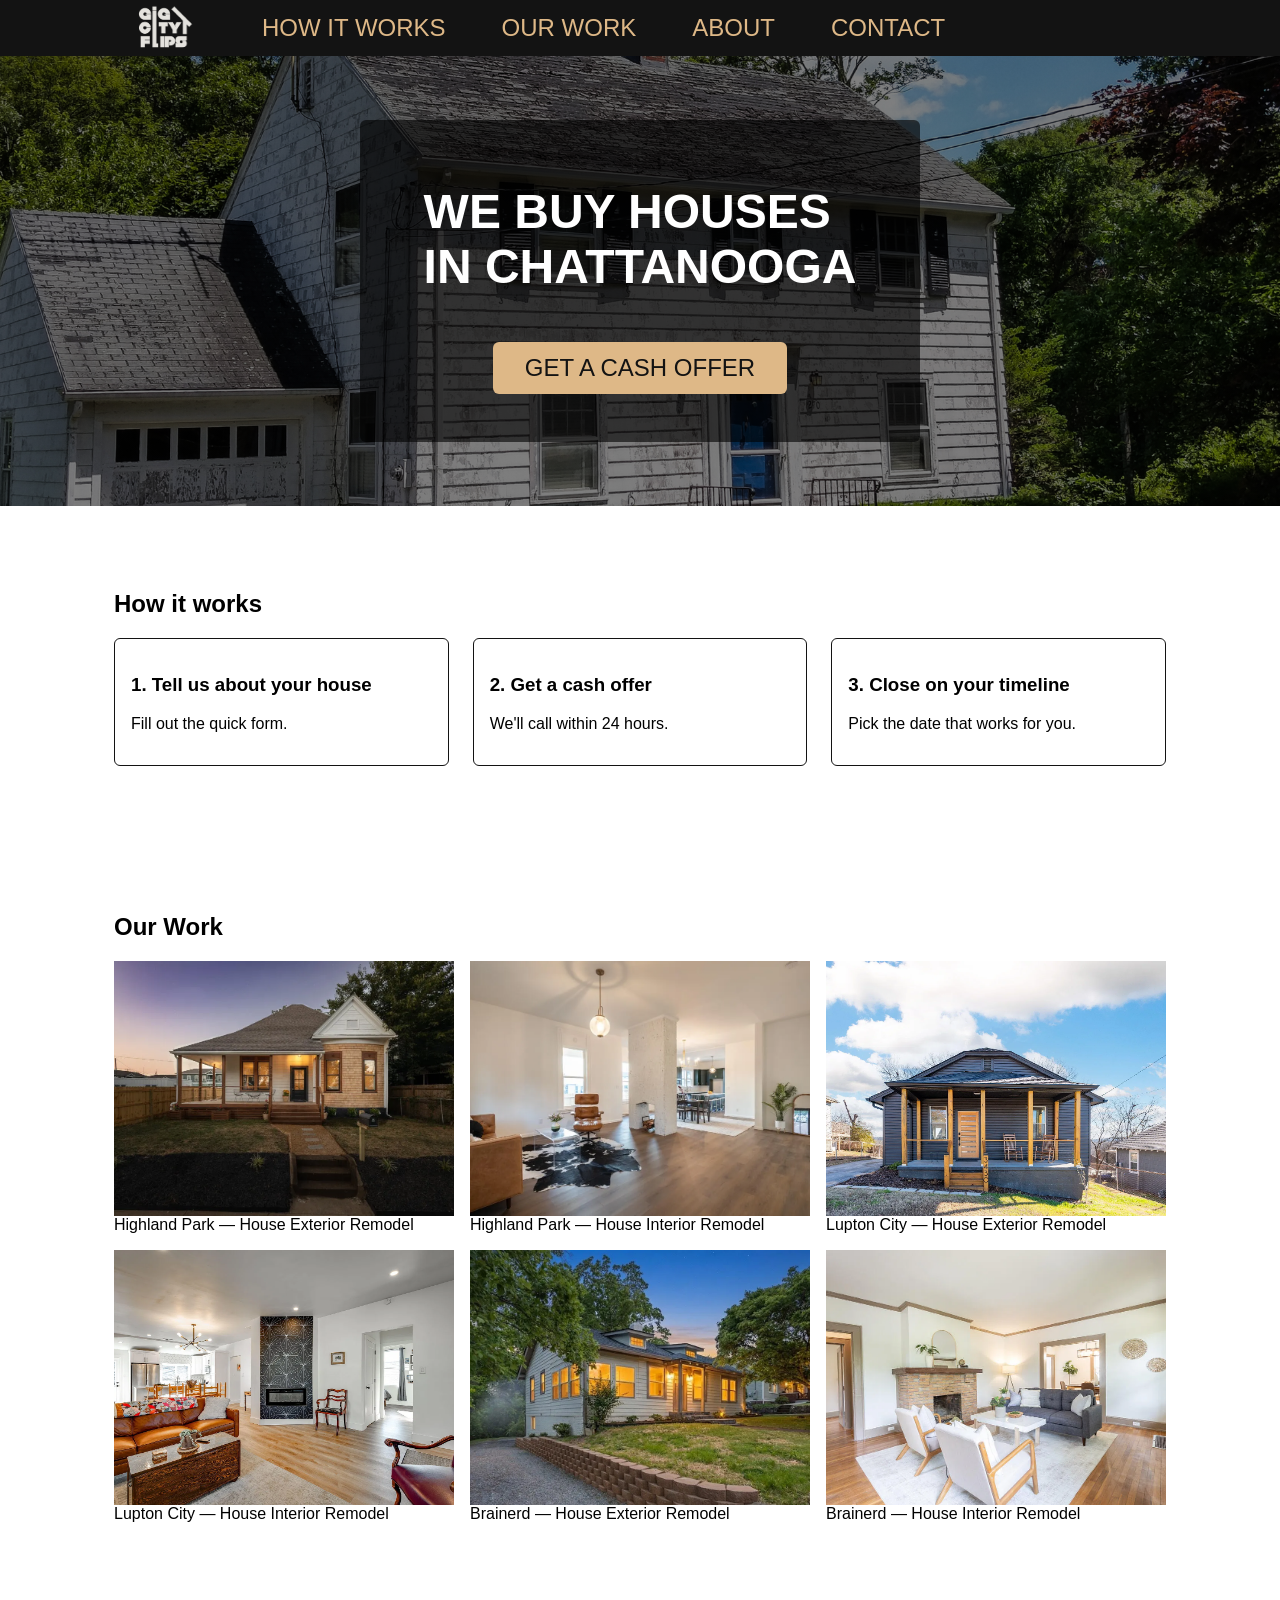
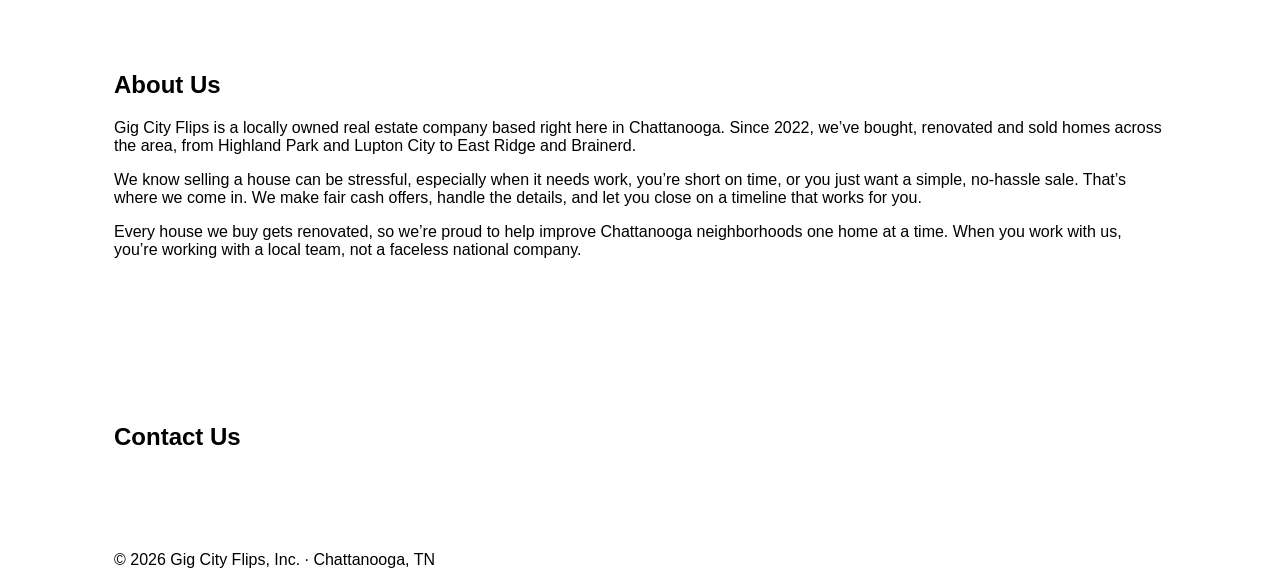
==== commit 5c07e0ea: "updates" ====
--- a/landing-page/gigcityflips/index.html
+++ b/landing-page/gigcityflips/index.html
@@ -11,19 +11,22 @@
 <body>
     <header>
         <nav>
-            <div class="container nav-links">
+            <div class="container nav-bar">
                 <img class="logo" alt="Gig City Flips" src="img/GCF-logo-Transparent.png">
-                <a href="#how">How it works</a>
-                <a href="#gallery">Our work</a>
-                <a href="#about">About</a>
-                <a href="#contact">Contact</a>
+                <button class="menu-toggle" aria-expanded="false" aria-label="Open menu">&#9776;</button>
+                <div class="nav-links">
+                    <a href="#how">How it works</a>
+                    <a href="#gallery">Our work</a>
+                    <a href="#about">About</a>
+                    <a href="#contact">Contact</a>
+                </div>
             </div>
         </nav>
     </header>
     <main>
         <section id="hero" class="hero-section">
             <div class="hero-content">
-                <h1>We Buy Houses in Chattanooga</h1>
+                <h1>We Buy Houses <span class="line-break">in Chattanooga</span></h1>
                 <a href="#contact" class="btn">Get a Cash Offer</a>
             </div>
         </section>
@@ -107,9 +110,11 @@
     </main>
     <footer>
         <div class="container">
-           <p>© 2026 Gig City Flips, Inc. · Chattanooga, TN</p>
-       </div>
+            <p>© 2026 Gig City Flips, Inc. · Chattanooga, TN</p>
+        </div>
     </footer>
+    <script src="js/script.js"></script>
+
 </body>
 
 </html>
--- a/landing-page/gigcityflips/css/style.css
+++ b/landing-page/gigcityflips/css/style.css
@@ -20,18 +20,70 @@
     font-family: var(--font-main);
     padding: 0px;
     margin: 0px;
+    background-color: #fff;
 }
 
 header {
     background-color: var(--bg-color)
 }
 
-.container.nav-links {
-    display: flex;
-    gap: 3.5rem;
+/* Phones: links hidden until opened */
+.nav-links {
+    display: none;
+    width: 100%;
+    /* full-width row under the logo */
+    flex-direction: column;
+    gap: 1rem;
+    padding: 1rem 0;
+    align-items: flex-end;
+}
+
+/* The hamburger button */
+.menu-toggle {
+    background: none;
+    /* removes the default gray button look */
+    border: none;
+    color: var(--brand);
+    font-size: 2rem;
+    cursor: pointer;
+}
+
+/* The bar: logo on the left, button or links on the right */
+.nav-bar {
+    display: flex;
+    justify-content: space-between;
     align-items: center;
-
-}
+    flex-wrap: wrap;
+    /* lets the open menu drop below */
+    padding: 0.5rem 1.5rem;
+}
+
+.nav-links.open {
+    display: flex;
+}
+
+@media (min-width: 900px) {
+    .menu-toggle {
+        display: none;
+    }
+
+    .nav-links {
+        display: flex;
+        flex-direction: row;
+        width: auto;
+        gap: 3.5rem;
+        padding: 0;
+        align-items: left;
+    }
+
+    .nav-bar {
+        justify-content: flex-start;
+        gap: 3rem;
+    }
+}
+
+/* Tablets and up: no button, links in a row */
+@media (min-width: 768px) {}
 
 a {
     text-decoration: none;
@@ -68,17 +120,33 @@
 }
 
 .hero-content h1 {
-    font-size: clamp(1.75rem, 5vw, 3rem); /* min, preferred, max */
+    font-size: clamp(1.75rem, 5vw, 3rem);
+    /* min, preferred, max */
     text-transform: uppercase;
-    padding: 3rem;
-    text-align: left;
+    padding: 1rem;
+    text-align: center;
     margin: 0px;
-
+}
+
+@media (min-width:768px) {
+    .hero-content h1 {
+        padding: 3rem;
+        text-align: left;
+    }
+
+    .line-break {
+        display: block;
+        /* forces "in Chattanooga" onto its own line */
+    }
+
+    .hero-content {
+        padding: 0rem;
+    }
 }
 
 .hero-content {
     background-color: rgba(0, 0, 0, 0.6);
-    padding: 2rem;
+    padding: 1rem;
     border-radius: 6px;
 }
 
@@ -134,6 +202,8 @@
 
 .gallery {
     grid-template-columns: 1fr;
+    display: grid;
+    gap: 1rem;
 }
 
 @media (min-width: 768px) {
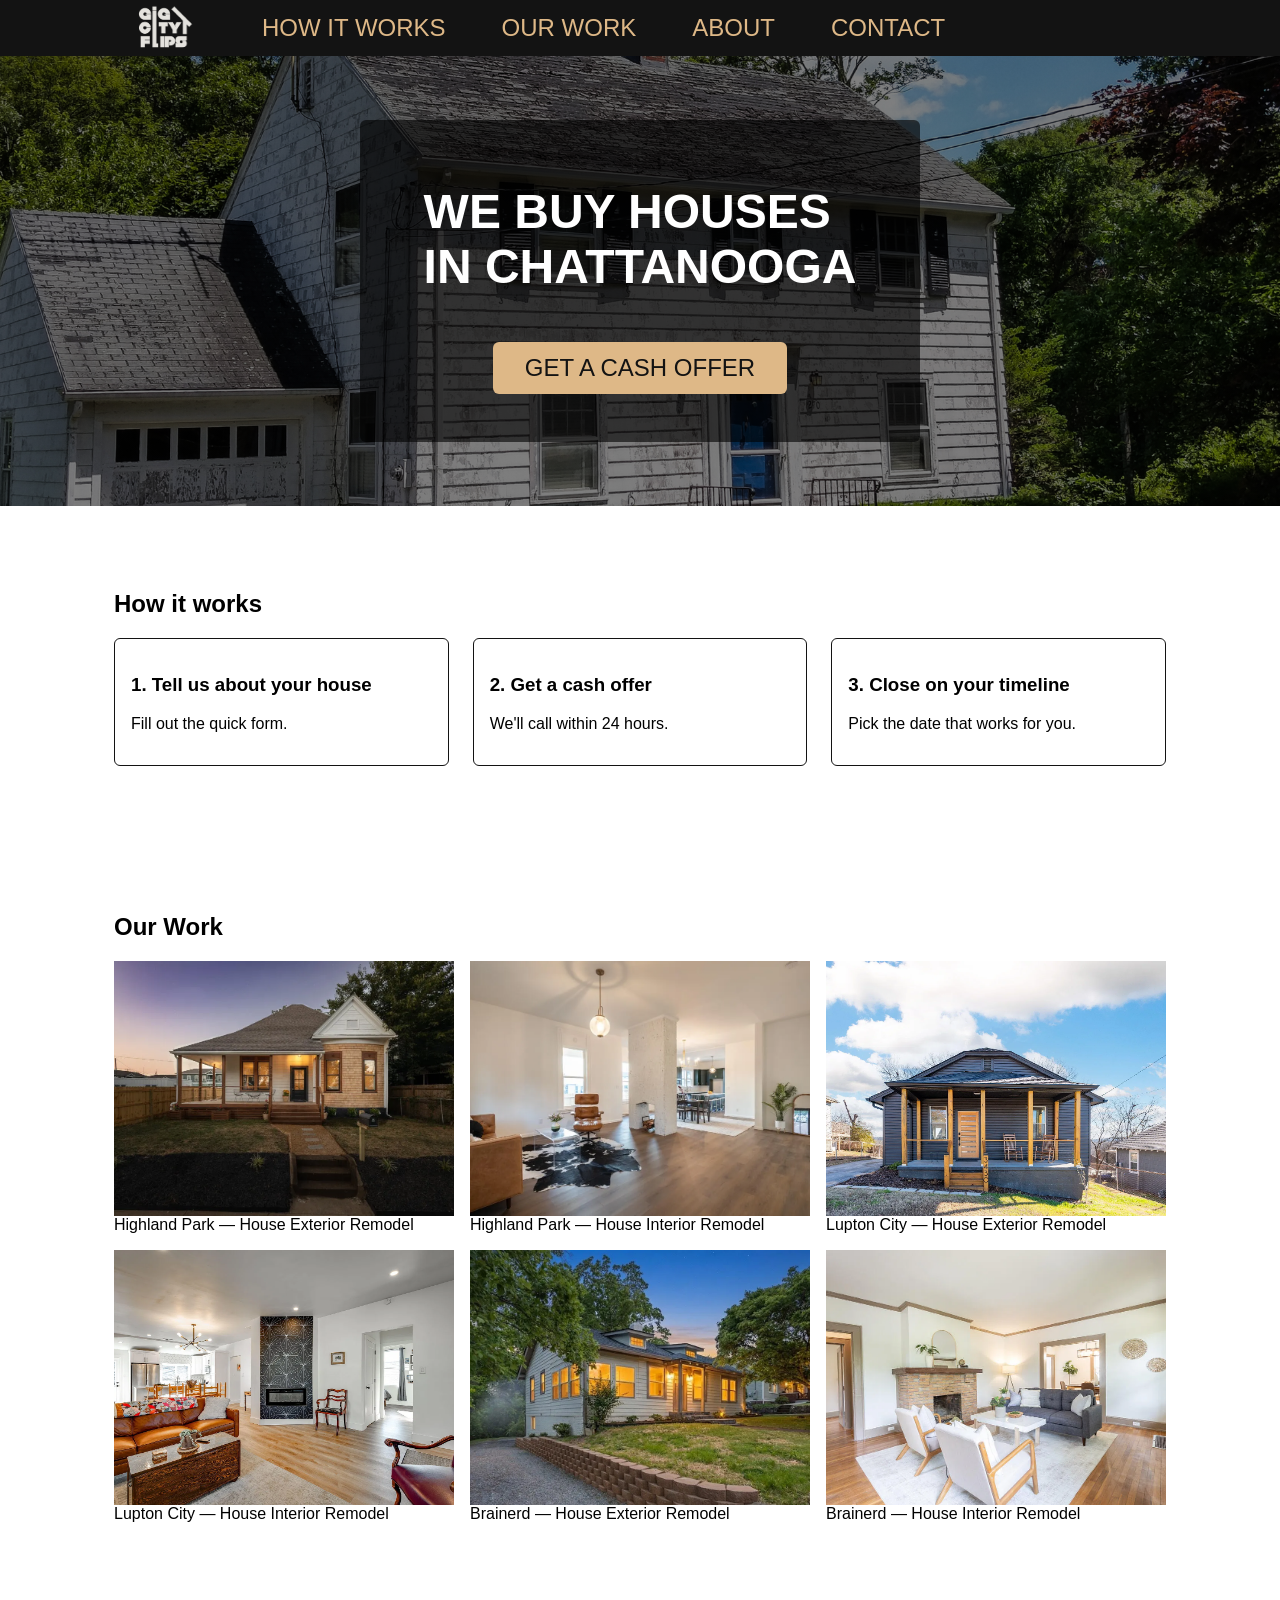
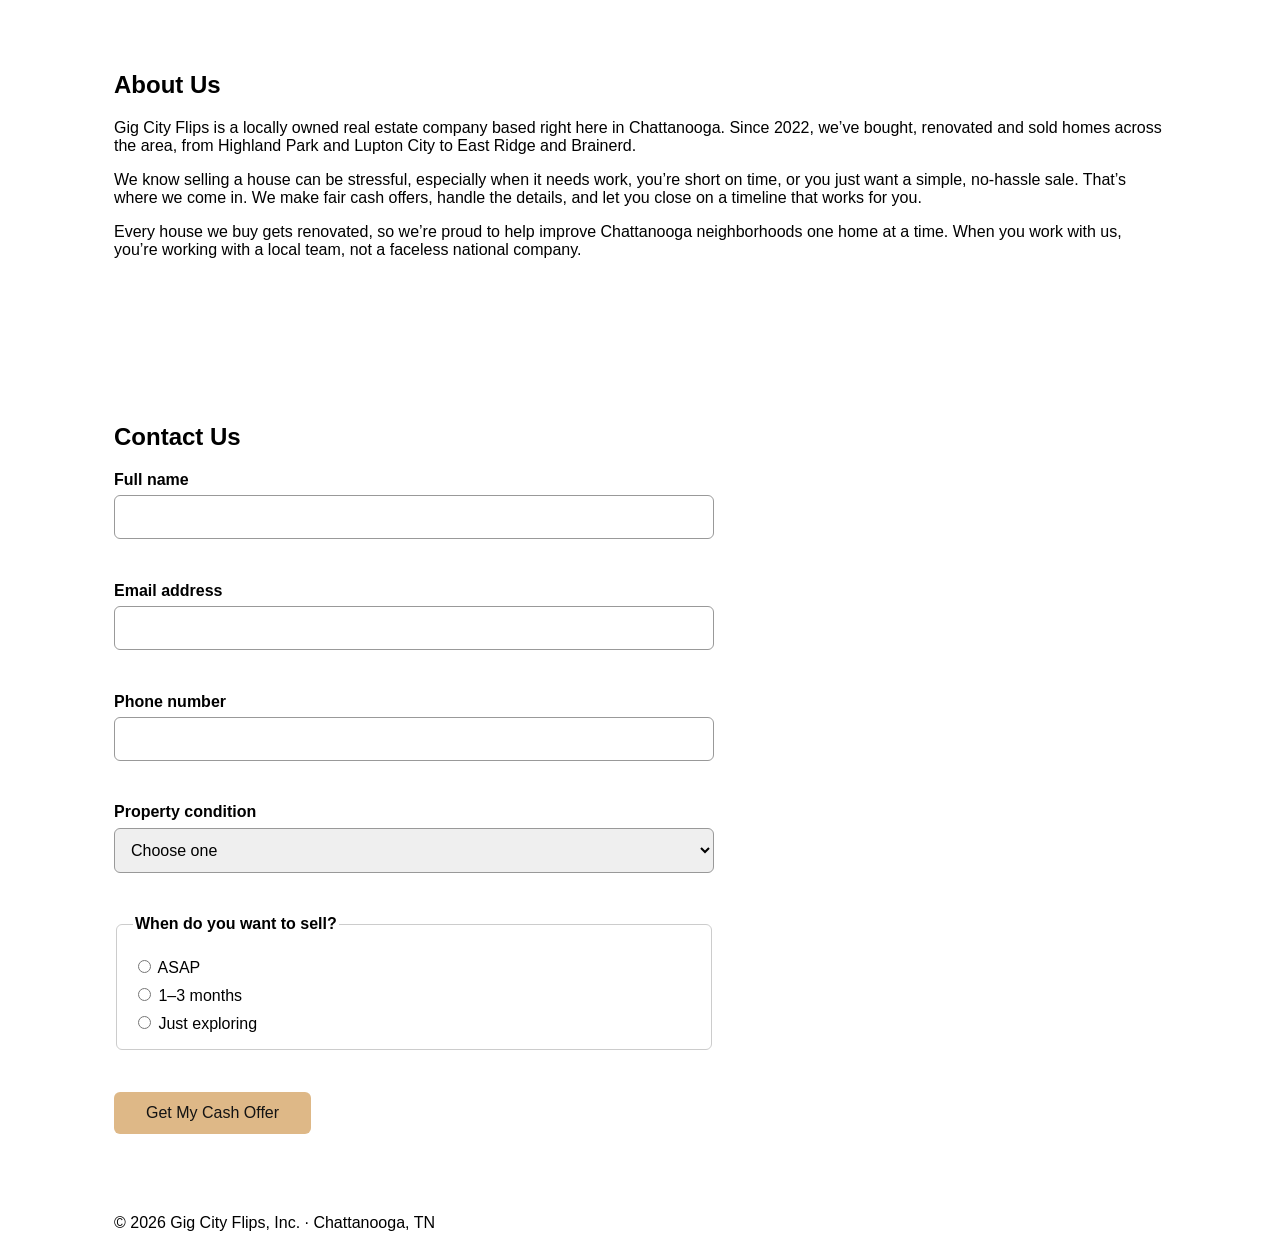
==== commit c7847194: "Final touches" ====
--- a/landing-page/gigcityflips/index.html
+++ b/landing-page/gigcityflips/index.html
@@ -105,6 +105,46 @@
         <section id="contact" class="contact-section">
             <div class="container">
                 <h2>Contact Us</h2>
+                <form id="offer-form" novalidate>
+                    <div class="field">
+                        <label for="name">Full name</label>
+                        <input type="text" id="name" name="name" required>
+                        <p class="error" id="name-error"></p>
+                    </div>
+                    <div class="field">
+                        <label for="email">Email address</label>
+                        <input type="email" id="email" name="email" required>
+                        <p class="error" id="email-error"></p>
+                    </div>
+                    <div class="field">
+                        <label for="phone">Phone number</label>
+                        <input type="tel" id="phone" name="phone" required>
+                        <p class="error" id="phone-error"></p>
+                    </div>
+                    <div class="field">
+                        <label for="condition">Property condition</label>
+                        <select id="condition" name="condition" required>
+                            <option value="">Choose one</option>
+                            <option value="great">Move-in ready</option>
+                            <option value="fair">Needs some work</option>
+                            <option value="poor">Needs major repairs</option>
+                        </select>
+                        <p class="error" id="condition-error"></p>
+                    </div>
+                    <div class="field">
+                        <fieldset>
+                            <legend>When do you want to sell?</legend>
+                            <label><input type="radio" name="timeline" value="asap"> ASAP</label>
+                            <label><input type="radio" name="timeline" value="1-3"> 1–3 months</label>
+                            <label><input type="radio" name="timeline" value="exploring"> Just exploring</label>
+                        </fieldset>
+                        <p class="error" id="timeline-error"></p>
+                    </div>
+                    <button type="submit" class="btn">Get My Cash Offer</button>
+                </form>
+                <div id="thank-you" hidden>
+                    <h2>Thank you for reaching out! Your cash offer is on its way!</h2>
+                </div>
             </div>
         </section>
     </main>
--- a/landing-page/gigcityflips/css/style.css
+++ b/landing-page/gigcityflips/css/style.css
@@ -227,4 +227,66 @@
     aspect-ratio: 4/3;
     object-fit: cover;
     display: block;
+}
+
+/*Keep the form from stretching too wide */
+#offer-form {
+    max-width: 600px;
+    display: flex;
+    flex-direction: column;
+    gap: 1.25rem;
+}
+
+.field {
+    display: flex;
+    flex-direction: column;
+    gap: 0.4rem;
+}
+
+label,
+legend {
+    font-weight: 600;
+}
+
+input[type="text"],
+input[type="email"],
+input[type="tel"],
+select {
+    width: 100%;
+    padding: 0.75rem;
+    font: inherit;
+    border: 1px solid #999;
+    border-radius: 6px;
+}
+
+input:focus,
+select:focus {
+    outline: 2px solid var(--brand);
+    border-color: var(--brand);
+}
+
+fieldset {
+    border: 1px solid #ccc;
+    border-radius: 6px;
+    padding: 1rem;
+}
+
+fieldset label {
+    display: block;
+    font-weight: normal;
+    margin-top: 0.5rem;
+}
+
+.error {
+    color: #c0392b;
+    font-size: 0.9rem;
+    margin: 0;
+    min-height: 1lh;
+}
+
+#offer-form .btn {
+    align-self: flex-start;
+    border: none;
+    font: inherit;
+    cursor: pointer;
 }
